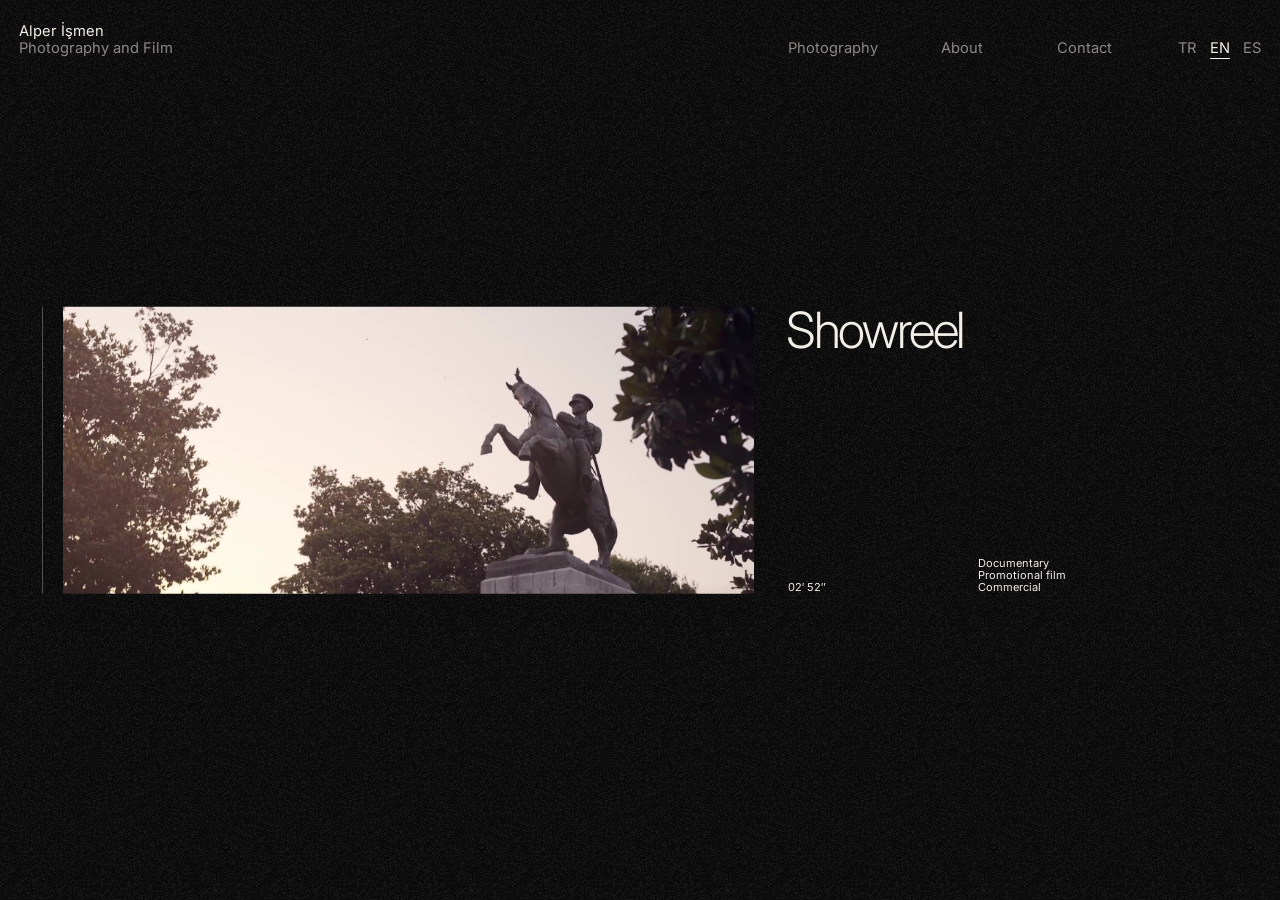
==== index.html @ f991d82a "alperismen.com yeni site: showreel, fotoğraf, hakkında, iletişim Co-Authored-By: Claude Opus 5.5 <no" ====
<!doctype html>
<html lang="en">
<head>
<meta charset="utf-8">
<meta name="viewport" content="width=device-width, initial-scale=1, viewport-fit=cover">
<title>Alper İşmen</title>
<meta name="description" content="Alper İşmen. Photographer and filmmaker based in Ankara. Documentary, promotional film, commercials and professional photography.">
<meta name="theme-color" content="#0b0b0b">
<link rel="preconnect" href="https://fonts.googleapis.com">
<link rel="preconnect" href="https://fonts.gstatic.com" crossorigin>
<link href="https://fonts.googleapis.com/css2?family=Inter:wght@300;400;500&display=swap" rel="stylesheet">
<link rel="stylesheet" href="style.css">
</head>
<body>

<div class="bg" aria-hidden="true">
  <video id="bgVideo" src="media/showreel-bg.mp4" muted loop playsinline preload="auto" tabindex="-1"></video>
  <div class="bg-photo"></div><div class="bg-photo"></div>
</div>
<div class="grain" aria-hidden="true"></div>

<header class="top">
  <a class="brand" href="#/">
    <span>Alper İşmen</span>
    <span class="serif" data-i18n="sub"></span>
  </a>
  <nav class="nav" data-i18n-aria="menu">
    <a href="#/fotograf" data-nav="fotograf" data-i18n="photo"></a>
    <a href="#/hakkinda" data-nav="hakkinda" data-i18n="about"></a>
    <a href="#/iletisim" data-nav="iletisim" data-i18n="contact"></a>
  </nav>
  <div class="lang" id="lang" role="group" data-i18n-aria="language">
    <button type="button" data-lang="tr" lang="tr" aria-label="Türkçe">TR</button>
    <button type="button" data-lang="en" lang="en" aria-label="English">EN</button>
    <button type="button" data-lang="es" lang="es" aria-label="Español">ES</button>
  </div>
</header>

<main class="home" id="home">
  <div class="stage">
    <div class="rail" aria-hidden="true"><i id="railFill"></i></div>
    <div class="frame" id="frame" role="button" tabindex="0" data-i18n-aria="watch">
      <video id="video" src="media/showreel.mp4" poster="media/showreel-poster.jpg" autoplay muted loop playsinline preload="auto"></video>
    </div>
    <div class="info">
      <h1 class="title">Showreel</h1>
      <p class="meta"><span id="tAll">02′ 52″</span></p>
    </div>
    <p class="roles" data-i18n="roles"></p>
  </div>
</main>

<div class="controls" id="controls">
  <div class="controls-row">
    <button type="button" id="btnSound"></button>
    <button type="button" id="btnPlay"></button>
    <span class="time dim"><span id="tNow">0:00</span> / <span id="tDur">0:00</span></span>
    <button type="button" id="btnClose" data-i18n="close"></button>
  </div>
  <div class="progress" id="progress" role="slider" data-i18n-aria="position" aria-valuemin="0" aria-valuemax="100" aria-valuenow="0" tabindex="0"><i id="progressFill"></i></div>
</div>

<section class="gallery" id="gallery" hidden data-i18n-aria="photo">
  <nav class="g-tabs" data-i18n-aria="sections">
    <a href="#/fotograf/editorial" data-sec="editorial" data-i18n="editorial"></a>
    <a href="#/fotograf/documentary" data-sec="documentary" data-i18n="documentary"></a>
  </nav>
  <div class="g-stage" id="gStage">
    <img class="g-img" alt="" decoding="async">
    <img class="g-img" alt="" decoding="async">
  </div>
  <div class="g-foot">
    <p class="g-cap"><span id="gTitle"></span><span class="dim" id="gPlace"></span></p>
    <p class="g-count"><span id="gNow">01</span><span class="dim"> / <span id="gAll">01</span></span></p>
    <div class="g-ticks" id="gTicks" role="slider" data-i18n-aria="photo" aria-valuemin="1" tabindex="0"></div>
  </div>
  <img class="g-peek" id="gPeek" alt="" aria-hidden="true">
</section>

<section class="page" id="about" hidden data-i18n-aria="about">
  <div class="page-inner">
    <div class="page-side">
      <img class="portrait" src="media/alper-ismen.jpg" alt="Alper İşmen" width="800" height="532">
    </div>
    <div class="cols" data-i18n="bio"></div>
  </div>
</section>

<section class="page" id="contact" hidden data-i18n-aria="contact">
  <div class="page-inner">
    <div>
      <p class="big"><a href="mailto:alperismen@gmail.com">alperismen@gmail.com</a></p>
      <p class="dim addr" data-i18n="addr"></p>
    </div>
  </div>
</section>

<script src="data.js"></script>
<script src="i18n.js"></script>
<script src="app.js"></script>
</body>
</html>
---- style.css ----
:root {
  --ink: #f2efe9;
  --dim: rgba(242, 239, 233, .55);
  --line: rgba(242, 239, 233, .3);
  --base: #0b0b0b;
  --pad: 1.5vw;
  --hf: clamp(14px, 1.15vw, 20px); /* üst bant yazı boyutu */
  --ratio: calc(796 / 1920);
  /* örnek sayfadaki sütunlar */
  --x-frame: 4.9vw;
  --fw: 54vw;
  --x-info: 61.6vw;
  --x-roles: 76.4vw;
  --x-last: 84.6vw;
  --sans: "Inter", system-ui, -apple-system, "Segoe UI", sans-serif;
  --ease: cubic-bezier(.2, .7, .1, 1);
}
* { box-sizing: border-box; margin: 0; padding: 0; }
html, body { height: 100%; }
body {
  background: var(--base); color: var(--ink);
  font: 400 clamp(11px, .86vw, 15px)/1.12 var(--sans); letter-spacing: 0;
  overflow: hidden; -webkit-font-smoothing: antialiased;
}
a { color: inherit; text-decoration: none; }
button { all: unset; cursor: pointer; }
.dim { color: var(--dim); }
.serif { color: var(--dim); }
[hidden] { display: none !important; }
:focus-visible { outline: 1px solid var(--ink); outline-offset: 4px; }

/* arka plan: aynı video, büyütülmüş ve yumuşatılmış */
.bg, .grain { position: fixed; inset: 0; }
.bg { z-index: 0; overflow: hidden; background: var(--base); }
/* örnekteki gibi: video çok yakınlaştırılmış ve odak dışı, karartma az */
.bg video {
  position: absolute; left: -9%; top: -9%; width: 118%; height: 118%; object-fit: cover;
  filter: blur(14px) brightness(.8) saturate(1.04);
  transition: filter .8s var(--ease);
}
.bg::after { content: ""; position: absolute; inset: 0; background: rgba(12, 12, 12, .1); }
/* ince film greni: yalnızca arka planın üstünde, çerçevedeki videoya ve fotoğraflara değmez (deseni app.js üretir) */
.grain { z-index: 1; pointer-events: none; background-repeat: repeat; background-size: 256px 256px; }
body.play .bg video { filter: blur(22px) brightness(.4) saturate(1); }
body.sub .bg video { filter: blur(22px) brightness(.3) saturate(.95); }
/* fotoğraf sayfasında arka plan: açık olan karenin yakınlaştırılmış, odak dışı hali */
.bg-photo {
  position: absolute; left: -9%; top: -9%; width: 118%; height: 118%;
  background-size: cover; background-position: center;
  filter: blur(14px) brightness(.5) saturate(1.04);
  opacity: 0; transition: opacity 1s var(--ease);
}
body.photo .bg video { opacity: 0; }
body.photo .bg-photo.on { opacity: 1; }

/* üst bant */
.top { position: fixed; z-index: 30; top: 0; left: 0; right: 0; height: 0; font-size: var(--hf); }
.brand { position: absolute; left: var(--pad); top: 2.6vh; display: flex; flex-direction: column; white-space: nowrap; }
.nav a { position: absolute; top: calc(2.6vh + 1.1em); color: var(--dim); transition: color .3s; white-space: nowrap; }
.nav a:nth-child(1) { left: var(--x-info); }
.nav a:nth-child(2) { left: 73.5vw; }
.nav a:nth-child(3) { left: 82.6vw; }
.nav a:hover, .nav a.on { color: var(--ink); }
.lang { position: absolute; right: var(--pad); top: calc(2.6vh + 1.1em); display: flex; gap: .9em; }
.lang button { color: var(--dim); padding: 0 0 2px; transition: color .3s; }
.lang button:hover, .lang button.on { color: var(--ink); }
.lang button.on { border-bottom: 1px solid var(--ink); }

/* ana sayfa */
.home { position: fixed; z-index: 10; inset: 0; transition: opacity .5s var(--ease); }
.stage {
  position: absolute; left: 0; right: 0; top: 50%; transform: translateY(-50%);
  height: calc(var(--fw) * var(--ratio)); transition: height .9s var(--ease);
}
.rail { position: absolute; left: 3.3vw; top: 0; bottom: 0; width: 1px; background: var(--line); transition: opacity .4s; }
.rail i { display: block; width: 1px; height: 0; background: var(--ink); }
.frame {
  position: absolute; left: var(--x-frame); top: 0; width: var(--fw); height: 100%;
  cursor: pointer; overflow: hidden;
  transition: left .9s var(--ease), width .9s var(--ease);
}
/* hafif büyütme: bazı planların kenarında kalan ince siyah şeridi çerçevenin dışına iter */
.frame video { display: block; width: 100%; height: 100%; object-fit: cover; transform: scale(1.02); }
.frame video:fullscreen { object-fit: contain; transform: none; background: #000; }
.frame video:-webkit-full-screen { object-fit: contain; transform: none; background: #000; }
.frame-hint { display: none; position: absolute; left: 0; top: calc(100% + 10px); color: var(--dim); opacity: 0; transition: opacity .3s; }
.frame:hover .frame-hint, .frame:focus-visible .frame-hint { opacity: 1; }
.info {
  position: absolute; left: var(--x-info); top: 0; bottom: 0; width: 24vw;
  display: flex; flex-direction: column; justify-content: space-between;
  transition: opacity .45s var(--ease);
}
.title { font: 300 clamp(34px, 3.9vw, 84px)/.95 var(--sans); letter-spacing: -.045em; margin-left: -.05em; }
.roles { position: absolute; left: var(--x-roles); bottom: 0; transition: opacity .45s var(--ease); }
.bio { position: fixed; z-index: 12; left: var(--pad); bottom: 2.6vh; transition: opacity .4s; }

/* oynatıcı: çerçeve büyür */
body.play { --fw: min(90vw, calc((100vh - 190px) / var(--ratio))); --x-frame: calc((100vw - var(--fw)) / 2); }
body.play .info, body.play .roles, body.play .rail, body.play .bio, body.play .frame-hint { opacity: 0; pointer-events: none; }
.controls {
  position: fixed; z-index: 20; left: 5vw; right: 5vw; bottom: 2.6vh;
  opacity: 0; pointer-events: none; transition: opacity .4s;
}
body.play .controls { opacity: 1; pointer-events: auto; }
.controls-row { display: flex; gap: 26px; align-items: baseline; }
.controls-row button { padding: 6px 0; border-bottom: 1px solid var(--line); transition: border-color .3s; }
.controls-row button:hover { border-color: var(--ink); }
.controls-row .time { margin-left: auto; font-variant-numeric: tabular-nums; }
.progress { height: 16px; margin-top: 8px; position: relative; cursor: pointer; }
.progress::before, .progress i { content: ""; position: absolute; left: 0; top: 7px; height: 1px; }
.progress::before { right: 0; background: var(--line); }
.progress i { background: var(--ink); width: 0; }

body.sub .home { opacity: 0; pointer-events: none; }
body.sub .bio { opacity: 0; }

/* fotoğraf: her kare ekrana sığar, tek tek açılır; altta zaman çizgisi */
.gallery { position: fixed; z-index: 10; inset: 0; animation: rise .6s var(--ease) both; }
@keyframes rise { from { opacity: 0; transform: translateY(12px); } }
.g-stage { position: absolute; left: 4.9vw; right: 4.9vw; top: max(13vh, calc(2.6vh + var(--hf) * 5.8)); bottom: 15vh; cursor: e-resize; }
.g-stage.left { cursor: w-resize; }
/* iki alan: açık olan fotoğrafın sol üst köşesinin hemen üstünde (konumu app.js hesaplar) */
.g-tabs {
  position: absolute; z-index: 5; left: 4.9vw; top: 8vh; display: flex; gap: 1.8em; font-size: var(--hf);
  transition: left .7s var(--ease), top .7s var(--ease);
}
.g-tabs a { color: var(--dim); transition: color .3s; }
.g-tabs a:hover, .g-tabs a.on { color: var(--ink); }
.g-img {
  position: absolute; inset: 0; margin: auto; display: block;
  max-width: 100%; max-height: 100%; width: auto; height: auto;
  opacity: 0; transform: scale(1.012);
  transition: opacity .7s var(--ease), transform 1.1s var(--ease);
  box-shadow: 0 30px 90px rgba(0, 0, 0, .35);
}
.g-img.on { opacity: 1; transform: none; }
.g-foot {
  position: absolute; left: 4.9vw; right: 4.9vw; bottom: 2.6vh;
  display: grid; grid-template-columns: 1fr auto; row-gap: 8px; align-items: end;
}
.g-cap span + span { margin-left: 1.4em; }
.g-count { font-variant-numeric: tabular-nums; }
.g-ticks { grid-column: 1 / -1; display: flex; align-items: flex-end; height: 26px; cursor: pointer; }
.g-ticks i { flex: 1; height: 100%; position: relative; }
.g-ticks i::after {
  content: ""; position: absolute; left: 50%; bottom: 0; width: 1px; height: 7px;
  background: var(--line); transition: height .35s var(--ease), background .35s;
}
.g-ticks i.gap::after { height: 12px; }
.g-ticks i:hover::after { height: 16px; background: var(--ink); }
.g-ticks i.on::after { height: 24px; background: var(--ink); }
.g-peek {
  position: absolute; bottom: calc(2.6vh + 38px); width: 150px; height: auto; transform: translateX(-50%);
  opacity: 0; pointer-events: none; transition: opacity .25s; box-shadow: 0 10px 30px rgba(0, 0, 0, .5);
}
.g-peek.on { opacity: 1; }

/* metin sayfaları */
.page { position: fixed; z-index: 10; inset: 0; overflow-y: auto; display: flex; align-items: center; animation: rise .6s var(--ease) both; }
.page-inner { position: relative; width: 100%; min-height: 40vh; padding: 16vh 0 12vh var(--x-info); }
.page-side { position: absolute; left: var(--x-frame); top: 16vh; width: var(--fw); }
.label { margin-bottom: 14px; }
.portrait { display: block; width: 100%; height: auto; }
/* Hakkında: fotoğraf ana sayfadaki video çerçevesiyle aynı yerde ve aynı genişlikte, metin sağda tek sütun */
#about .page-inner { min-height: calc(var(--fw) * .665 + 30vh); display: flex; align-items: center; }
#about .page-side { top: 50%; transform: translateY(-50%); }
#about .label { position: absolute; bottom: calc(100% + 2px); margin: 0; }
.cols { padding-right: var(--pad); max-width: 34vw; }
.cols p { font-size: var(--hf); line-height: 1.5; margin-bottom: 1.1em; }
.cols p:last-child { margin-bottom: 0; }
.big { font: 300 clamp(26px, 3.6vw, 76px)/1.05 var(--sans); letter-spacing: -.04em; }
.big a { border-bottom: 1px solid transparent; transition: border-color .3s; }
.big a:hover { border-color: var(--ink); }
.addr { margin-top: 26px; }

/* tablet ve telefon */
@media (max-width: 900px), (orientation: portrait) {
  :root { --pad: 16px; --x-frame: 16px; --fw: calc(100vw - 32px); --hf: 13.5px; }
  body { font-size: 12px; line-height: 1.3; }
  .top { height: auto; display: flex; justify-content: space-between; align-items: flex-start; padding: 16px; }
  .brand, .nav a { position: static; }
  .nav { display: flex; gap: 12px; margin-left: auto; margin-right: 0; }
  .lang { top: 38px; right: 16px; }
  .stage { position: absolute; top: 50%; height: auto; padding: 0 16px; display: flex; flex-direction: column; gap: 18px; }
  .rail { display: none; }
  .frame { position: relative; left: 0; width: 100%; height: auto; aspect-ratio: 1920 / 796; }
  .frame-hint { display: none; }
  .info { position: static; width: auto; gap: 12px; }
  .title { font-size: clamp(44px, 14vw, 84px); }
  .roles { position: static; color: var(--dim); }
  .bio { left: 16px; bottom: 16px; }
  body.play { --fw: calc(100vw - 32px); --x-frame: 16px; }
  .controls { left: 16px; right: 16px; bottom: 16px; }
  .controls-row { gap: 18px; }

  .g-stage { left: 16px; right: 16px; top: 112px; bottom: 96px; }
  .g-foot { left: 16px; right: 16px; bottom: 16px; }
  .g-peek { display: none; }

  .page { align-items: flex-start; }
  .page-inner { padding: 84px 16px 60px; }
  .page-side { position: static; width: auto; margin-bottom: 22px; }
  #about .page-inner { display: block; min-height: 0; }
  #about .page-side { transform: none; }
  #about .label { position: static; margin-bottom: 12px; }
  .cols { padding-right: 0; max-width: none; }
  .cols p { font-size: 14px; line-height: 1.55; }
}
@media (prefers-reduced-motion: reduce) {
  *, *::before, *::after { transition-duration: .01ms !important; animation-duration: .01ms !important; }
}
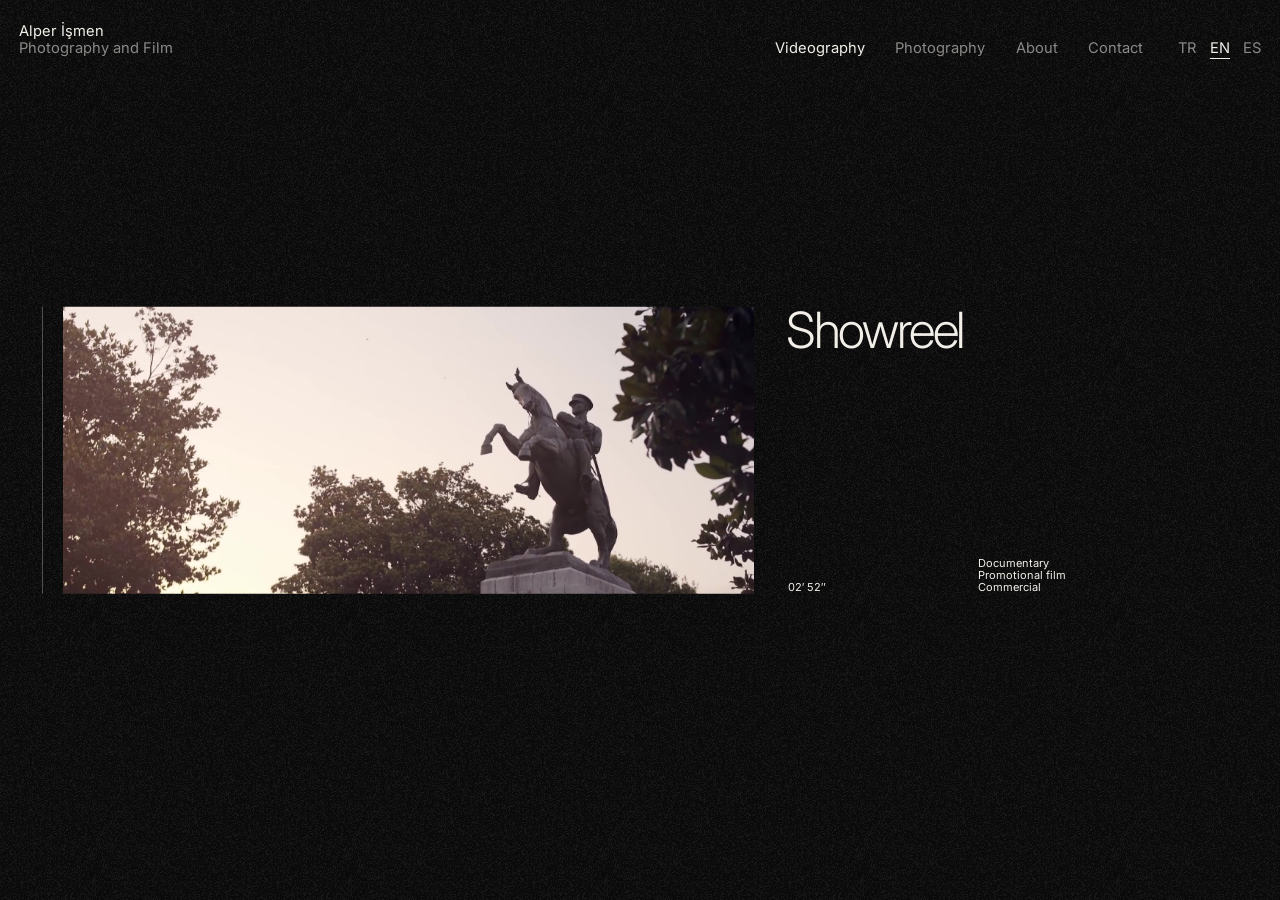
==== commit 65dd1a07: "Menüye Videography bağlantısı; menü dar ekranda ve telefonda sığacak şekilde Co-Authored-By: Claude " ====
--- a/index.html
+++ b/index.html
@@ -25,6 +25,7 @@
     <span class="serif" data-i18n="sub"></span>
   </a>
   <nav class="nav" data-i18n-aria="menu">
+    <a href="#/" data-nav="" data-i18n="video"></a>
     <a href="#/fotograf" data-nav="fotograf" data-i18n="photo"></a>
     <a href="#/hakkinda" data-nav="hakkinda" data-i18n="about"></a>
     <a href="#/iletisim" data-nav="iletisim" data-i18n="contact"></a>
--- a/style.css
+++ b/style.css
@@ -56,10 +56,14 @@
 /* üst bant */
 .top { position: fixed; z-index: 30; top: 0; left: 0; right: 0; height: 0; font-size: var(--hf); }
 .brand { position: absolute; left: var(--pad); top: 2.6vh; display: flex; flex-direction: column; white-space: nowrap; }
-.nav a { position: absolute; top: calc(2.6vh + 1.1em); color: var(--dim); transition: color .3s; white-space: nowrap; }
-.nav a:nth-child(1) { left: var(--x-info); }
-.nav a:nth-child(2) { left: 73.5vw; }
-.nav a:nth-child(3) { left: 82.6vw; }
+/* menü: ilk bağlantı Showreel başlığıyla hizalı başlar, dil seçicinin soluna kadar yayılır;
+   dar ekranda sığmazsa sola doğru açılır */
+.nav {
+  position: absolute; top: calc(2.6vh + 1.1em);
+  left: min(var(--x-info), calc(100vw - var(--pad) - 33em)); right: calc(var(--pad) + 8em);
+  display: flex; justify-content: space-between; gap: 1.6em;
+}
+.nav a { color: var(--dim); transition: color .3s; white-space: nowrap; }
 .nav a:hover, .nav a.on { color: var(--ink); }
 .lang { position: absolute; right: var(--pad); top: calc(2.6vh + 1.1em); display: flex; gap: .9em; }
 .lang button { color: var(--dim); padding: 0 0 2px; transition: color .3s; }
@@ -179,7 +183,8 @@
   body { font-size: 12px; line-height: 1.3; }
   .top { height: auto; display: flex; justify-content: space-between; align-items: flex-start; padding: 16px; }
   .brand, .nav a { position: static; }
-  .nav { display: flex; gap: 12px; margin-left: auto; margin-right: 0; }
+  .top { flex-wrap: wrap; }
+  .nav { position: static; order: 3; width: 100%; display: flex; justify-content: space-between; gap: 10px; margin: 14px 0 0; }
   .lang { top: 38px; right: 16px; }
   .stage { position: absolute; top: 50%; height: auto; padding: 0 16px; display: flex; flex-direction: column; gap: 18px; }
   .rail { display: none; }
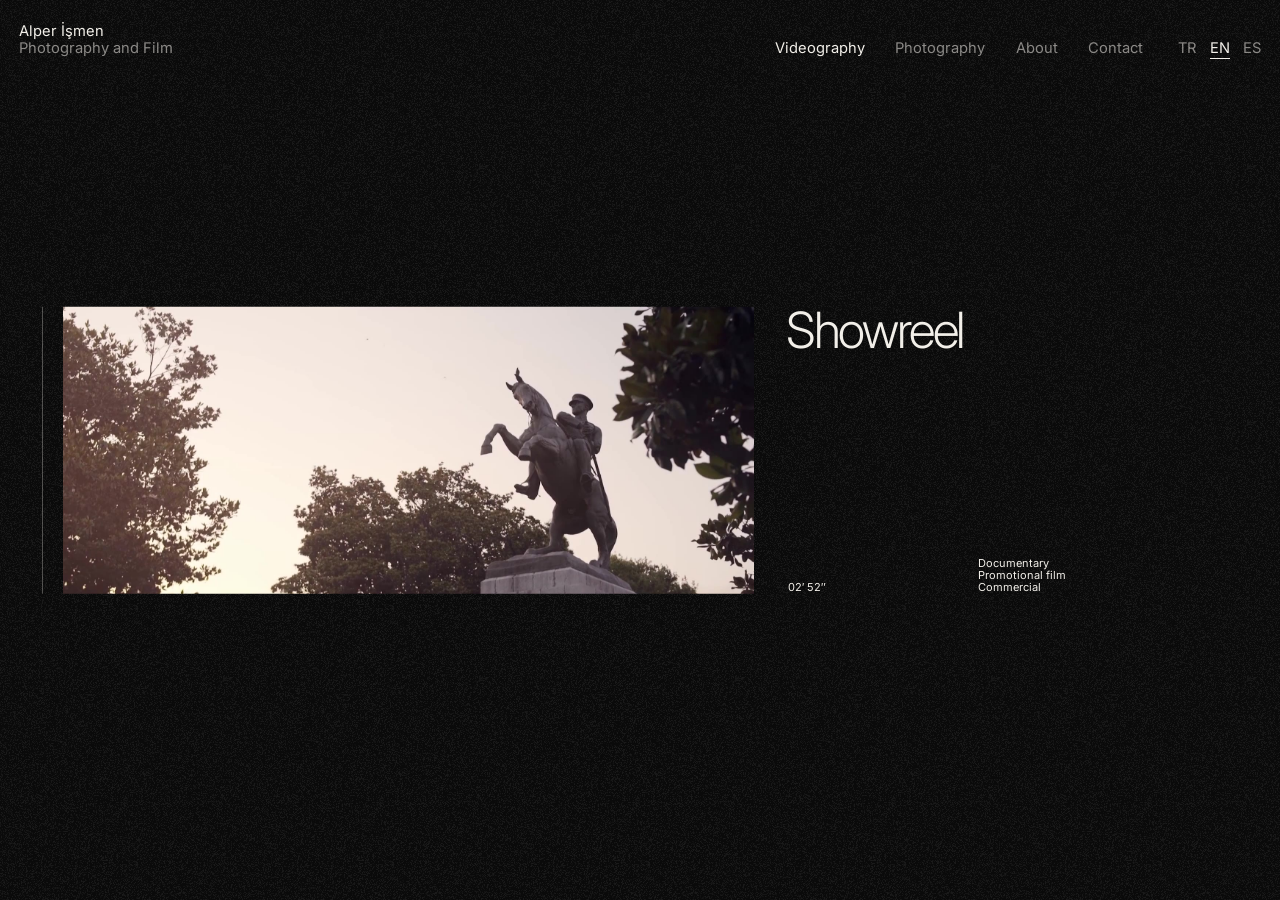
==== commit 51296839: "CSS/JS dosyalarına sürüm etiketi (eski önbellek karışmasın) Co-Authored-By: Claude Opus 5.5 <noreply" ====
--- a/index.html
+++ b/index.html
@@ -9,7 +9,7 @@
 <link rel="preconnect" href="https://fonts.googleapis.com">
 <link rel="preconnect" href="https://fonts.gstatic.com" crossorigin>
 <link href="https://fonts.googleapis.com/css2?family=Inter:wght@300;400;500&display=swap" rel="stylesheet">
-<link rel="stylesheet" href="style.css">
+<link rel="stylesheet" href="style.css?v=20261113">
 </head>
 <body>
 
@@ -96,8 +96,8 @@
   </div>
 </section>
 
-<script src="data.js"></script>
-<script src="i18n.js"></script>
-<script src="app.js"></script>
+<script src="data.js?v=20261113"></script>
+<script src="i18n.js?v=20261113"></script>
+<script src="app.js?v=20261113"></script>
 </body>
 </html>
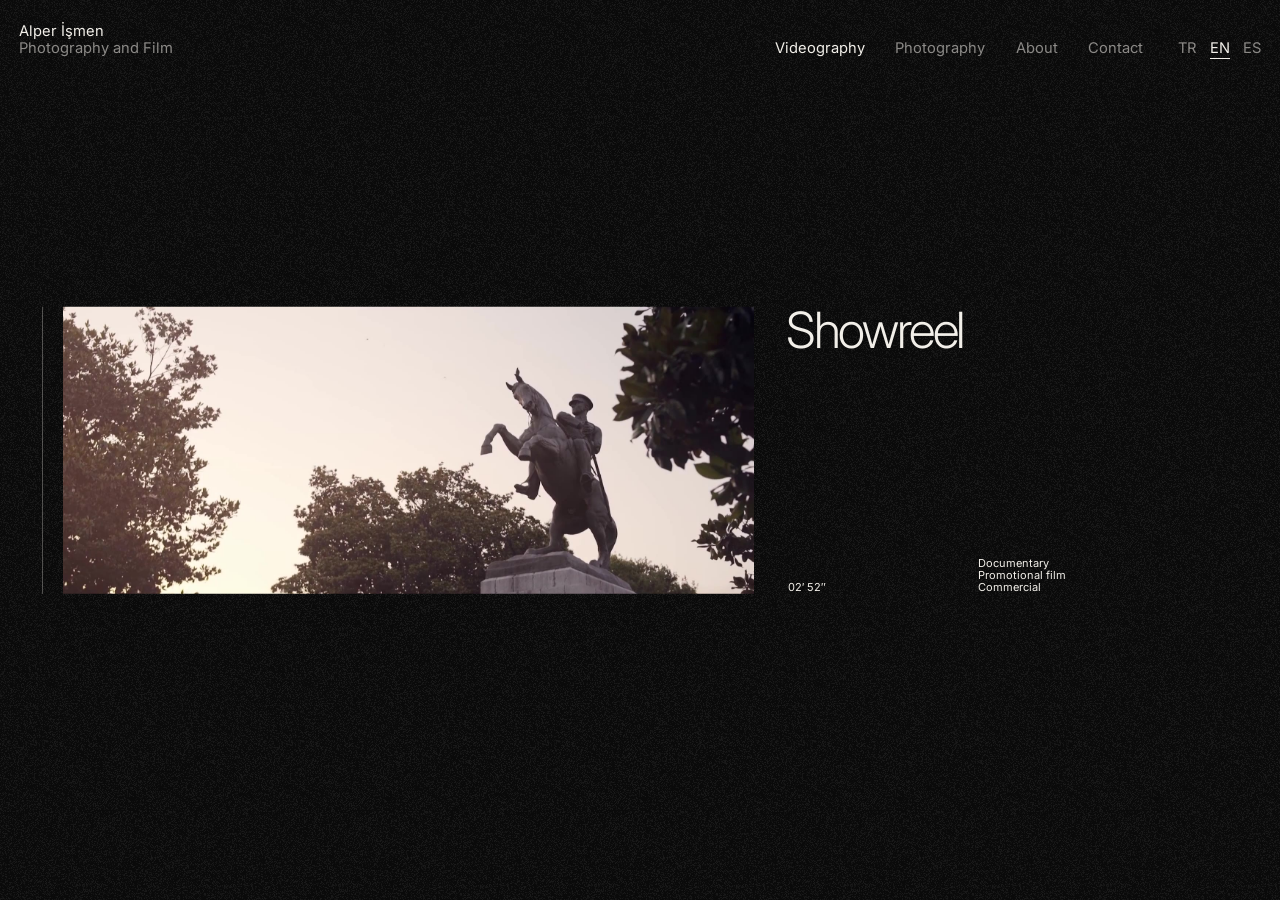
==== commit 4631a189: "Editoryal'e _ALP0945 eklendi Co-Authored-By: Claude Opus 5.5 <noreply@anthropic.com>" ====
--- a/index.html
+++ b/index.html
@@ -9,7 +9,7 @@
 <link rel="preconnect" href="https://fonts.googleapis.com">
 <link rel="preconnect" href="https://fonts.gstatic.com" crossorigin>
 <link href="https://fonts.googleapis.com/css2?family=Inter:wght@300;400;500&display=swap" rel="stylesheet">
-<link rel="stylesheet" href="style.css?v=20261113">
+<link rel="stylesheet" href="style.css?v=20261113b">
 </head>
 <body>
 
@@ -96,8 +96,8 @@
   </div>
 </section>
 
-<script src="data.js?v=20261113"></script>
-<script src="i18n.js?v=20261113"></script>
-<script src="app.js?v=20261113"></script>
+<script src="data.js?v=20261113b"></script>
+<script src="i18n.js?v=20261113b"></script>
+<script src="app.js?v=20261113b"></script>
 </body>
 </html>
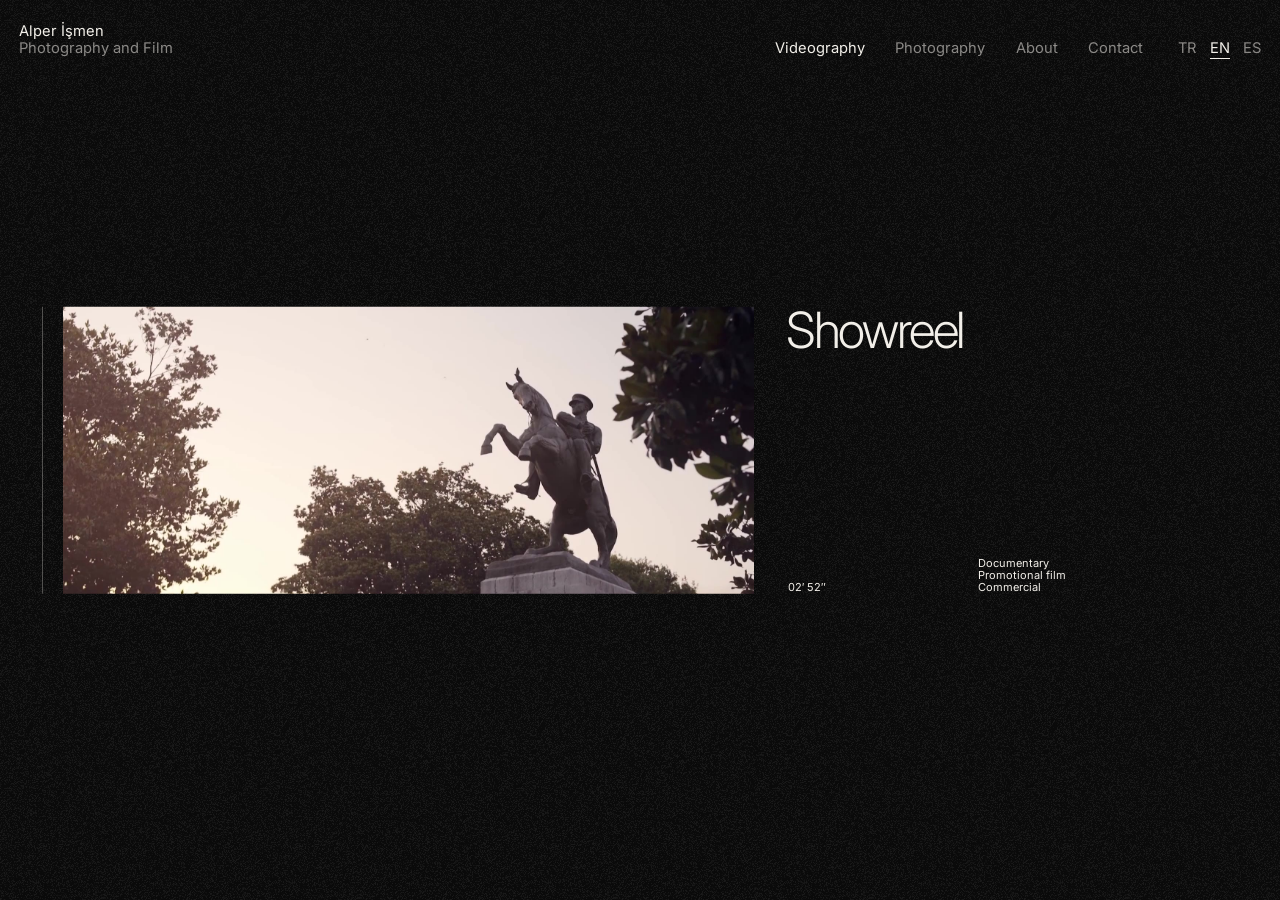
==== commit 02559223: "Editoryal'de _ALP0945 ilk sırada Co-Authored-By: Claude Opus 5.5 <noreply@anthropic.com>" ====
--- a/index.html
+++ b/index.html
@@ -9,7 +9,7 @@
 <link rel="preconnect" href="https://fonts.googleapis.com">
 <link rel="preconnect" href="https://fonts.gstatic.com" crossorigin>
 <link href="https://fonts.googleapis.com/css2?family=Inter:wght@300;400;500&display=swap" rel="stylesheet">
-<link rel="stylesheet" href="style.css?v=20261113b">
+<link rel="stylesheet" href="style.css?v=20261113c">
 </head>
 <body>
 
@@ -96,8 +96,8 @@
   </div>
 </section>
 
-<script src="data.js?v=20261113b"></script>
-<script src="i18n.js?v=20261113b"></script>
-<script src="app.js?v=20261113b"></script>
+<script src="data.js?v=20261113c"></script>
+<script src="i18n.js?v=20261113c"></script>
+<script src="app.js?v=20261113c"></script>
 </body>
 </html>
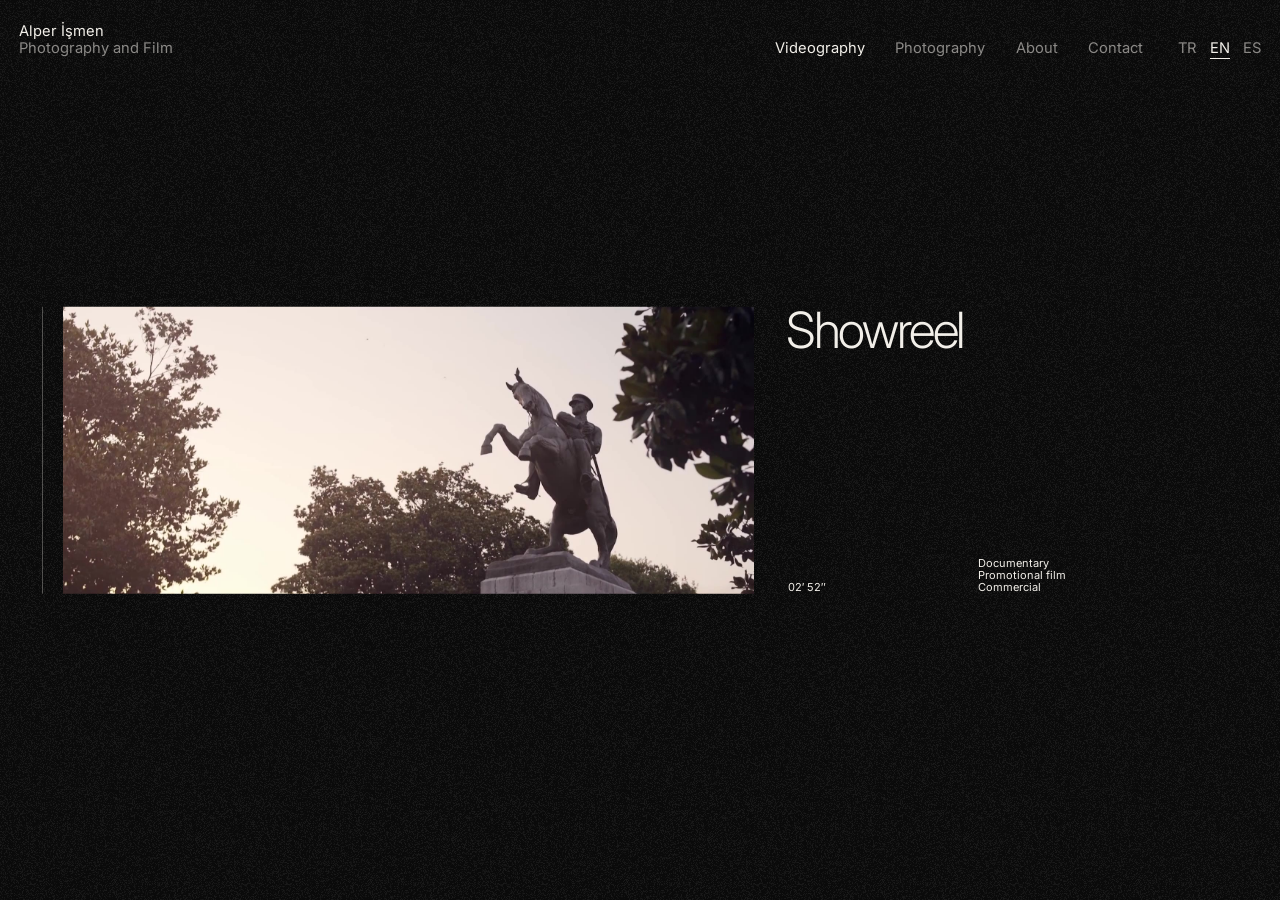
==== commit 2f8772d5: "Fotoğraf dosya adlarına içerik kodu (önbellek karışmasın) Co-Authored-By: Claude Opus 5.5 <noreply@a" ====
--- a/index.html
+++ b/index.html
@@ -9,7 +9,7 @@
 <link rel="preconnect" href="https://fonts.googleapis.com">
 <link rel="preconnect" href="https://fonts.gstatic.com" crossorigin>
 <link href="https://fonts.googleapis.com/css2?family=Inter:wght@300;400;500&display=swap" rel="stylesheet">
-<link rel="stylesheet" href="style.css?v=20261113c">
+<link rel="stylesheet" href="style.css?v=20261113d">
 </head>
 <body>
 
@@ -96,8 +96,8 @@
   </div>
 </section>
 
-<script src="data.js?v=20261113c"></script>
-<script src="i18n.js?v=20261113c"></script>
-<script src="app.js?v=20261113c"></script>
+<script src="data.js?v=20261113d"></script>
+<script src="i18n.js?v=20261113d"></script>
+<script src="app.js?v=20261113d"></script>
 </body>
 </html>
